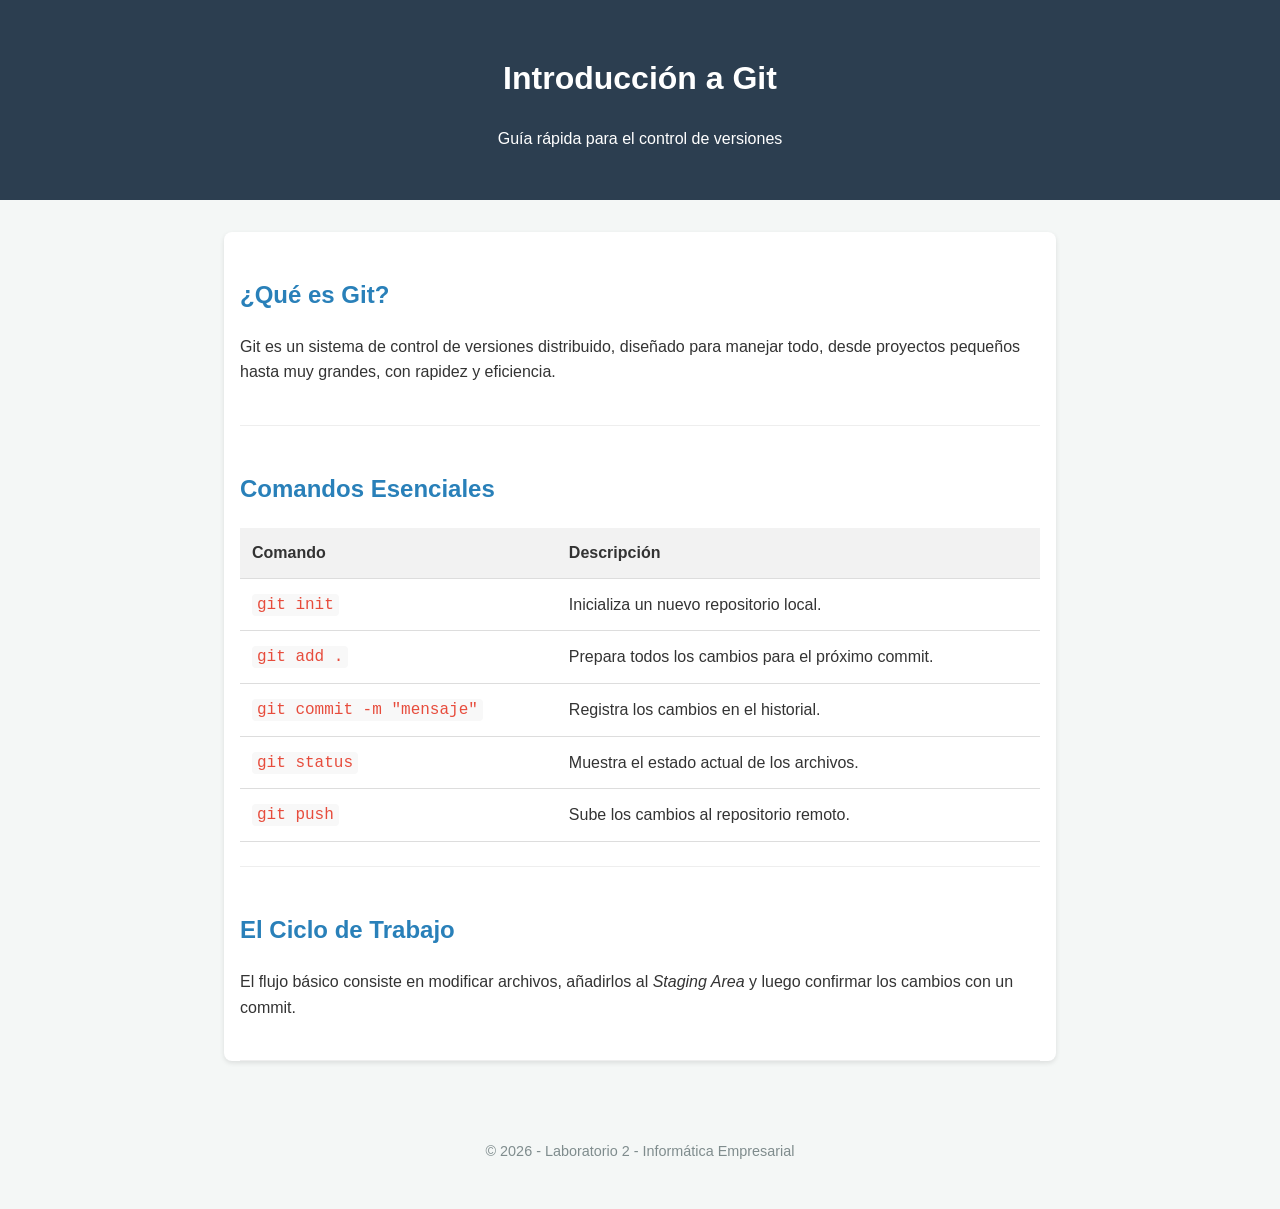
==== index.html @ 88c27b95 "Estructura inicial del proyecto" ====
<!DOCTYPE html>
<html lang="es">
<head>
    <meta charset="UTF-8">
    <meta name="viewport" content="width=device-width, initial-scale=1.0">
    <title>Tutorial Básico de Git - Laboratorio 2</title>
    <link rel="stylesheet" href="styles.css">
</head>
<body>

    <header>
        <h1>Introducción a Git</h1>
        <p>Guía rápida para el control de versiones</p>
    </header>

    <main>
        <section>
            <h2>¿Qué es Git?</h2>
            <p>Git es un sistema de control de versiones distribuido, diseñado para manejar todo, desde proyectos pequeños hasta muy grandes, con rapidez y eficiencia.</p>
        </section>

        <section>
            <h2>Comandos Esenciales</h2>
            <table>
                <thead>
                    <tr>
                        <th>Comando</th>
                        <th>Descripción</th>
                    </tr>
                </thead>
                <tbody>
                    <tr>
                        <td><code>git init</code></td>
                        <td>Inicializa un nuevo repositorio local.</td>
                    </tr>
                    <tr>
                        <td><code>git add .</code></td>
                        <td>Prepara todos los cambios para el próximo commit.</td>
                    </tr>
                    <tr>
                        <td><code>git commit -m "mensaje"</code></td>
                        <td>Registra los cambios en el historial.</td>
                    </tr>
                    <tr>
                        <td><code>git status</code></td>
                        <td>Muestra el estado actual de los archivos.</td>
                    </tr>
                    <tr>
                        <td><code>git push</code></td>
                        <td>Sube los cambios al repositorio remoto.</td>
                    </tr>
                </tbody>
            </table>
        </section>

        <section>
            <h2>El Ciclo de Trabajo</h2>
            <p>El flujo básico consiste en modificar archivos, añadirlos al <em>Staging Area</em> y luego confirmar los cambios con un commit.</p>
        </section>
    </main>

    <footer>
        <p>&copy; 2026 - Laboratorio 2 - Informática Empresarial</p>
    </footer>

</body>
</html>
---- styles.css ----
/* Configuración General */
body {
    font-family: 'Segoe UI', Tahoma, Geneva, Verdana, sans-serif;
    line-height: 1.6;
    color: #333;
    margin: 0;
    padding: 0;
    background-color: #f4f7f6;
}

/* Encabezado */
header {
    background-color: #2c3e50;
    color: #ffffff;
    padding: 2rem;
    text-align: center;
}

/* Contenedor Principal */
main {
    max-width: 800px;
    margin: 2rem auto;
    padding: 0 1rem;
    background-color: #fff;
    border-radius: 8px;
    box-shadow: 0 2px 5px rgba(0,0,0,0.1);
}

section {
    padding: 1.5rem 0;
    border-bottom: 1px solid #eee;
}

h2 {
    color: #2980b9;
}

/* Estilos de Tabla */
table {
    width: 100%;
    border-collapse: collapse;
    margin-top: 1rem;
}

th, td {
    text-align: left;
    padding: 12px;
    border-bottom: 1px solid #ddd;
}

th {
    background-color: #f2f2f2;
}

code {
    background-color: #f8f8f8;
    padding: 2px 5px;
    border-radius: 4px;
    color: #e74c3c;
    font-family: 'Courier New', Courier, monospace;
}

/* Pie de página */
footer {
    text-align: center;
    padding: 2rem;
    font-size: 0.9rem;
    color: #7f8c8d;
}
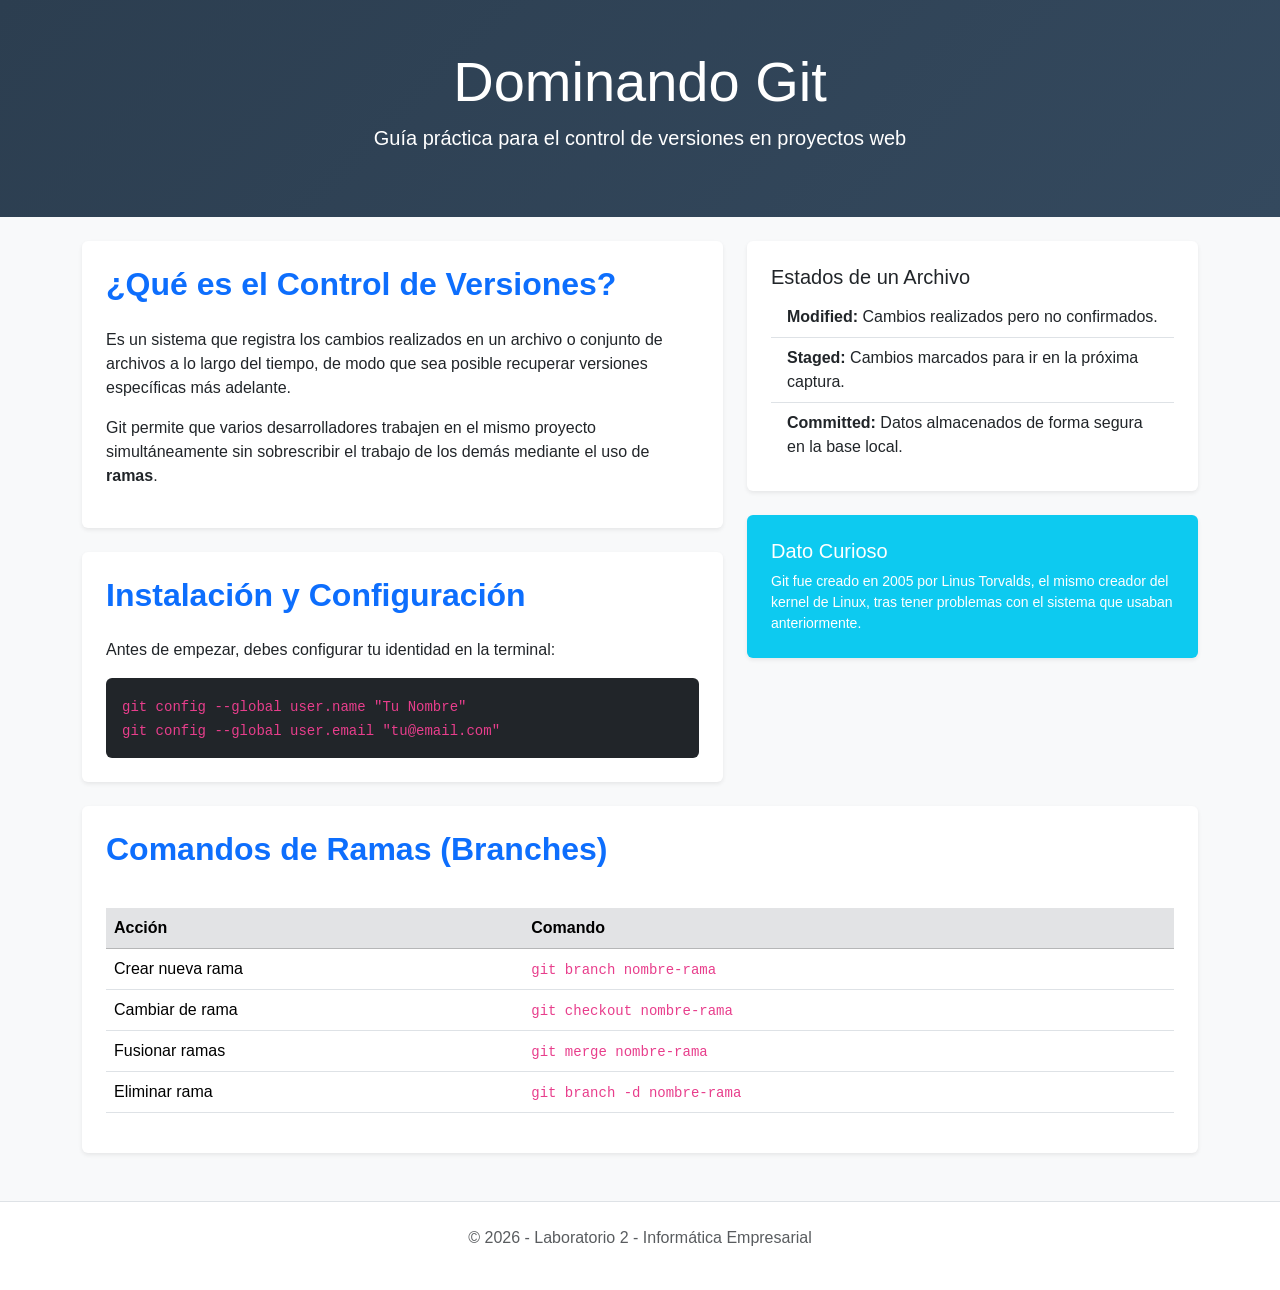
==== commit b2cf06c1: "Agrega contenido en index" ====
--- a/index.html
+++ b/index.html
@@ -3,63 +3,93 @@
 <head>
     <meta charset="UTF-8">
     <meta name="viewport" content="width=device-width, initial-scale=1.0">
-    <title>Tutorial Básico de Git - Laboratorio 2</title>
+    <title>Laboratorio 2</title>
+    <link href="https://cdn.jsdelivr.net/npm/bootstrap@5.3.0/dist/css/bootstrap.min.css" rel="stylesheet">
     <link rel="stylesheet" href="styles.css">
 </head>
-<body>
+<body class="bg-light">
 
-    <header>
-        <h1>Introducción a Git</h1>
-        <p>Guía rápida para el control de versiones</p>
+    <header class="bg-dark text-white text-center py-5 mb-4">
+        <div class="container">
+            <h1 class="display-4">Dominando Git</h1>
+            <p class="lead">Guía práctica para el control de versiones en proyectos web</p>
+        </div>
     </header>
 
-    <main>
-        <section>
-            <h2>¿Qué es Git?</h2>
-            <p>Git es un sistema de control de versiones distribuido, diseñado para manejar todo, desde proyectos pequeños hasta muy grandes, con rapidez y eficiencia.</p>
-        </section>
+    <main class="container">
+        <div class="row">
+            <div class="col-md-7">
+                <section class="card shadow-sm p-4 mb-4">
+                    <h2 class="text-primary">¿Qué es el Control de Versiones?</h2>
+                    <p>Es un sistema que registra los cambios realizados en un archivo o conjunto de archivos a lo largo del tiempo, de modo que sea posible recuperar versiones específicas más adelante.</p>
+                    <p>Git permite que varios desarrolladores trabajen en el mismo proyecto simultáneamente sin sobrescribir el trabajo de los demás mediante el uso de <strong>ramas</strong>.</p>
+                </section>
 
-        <section>
-            <h2>Comandos Esenciales</h2>
-            <table>
-                <thead>
-                    <tr>
-                        <th>Comando</th>
-                        <th>Descripción</th>
-                    </tr>
-                </thead>
-                <tbody>
-                    <tr>
-                        <td><code>git init</code></td>
-                        <td>Inicializa un nuevo repositorio local.</td>
-                    </tr>
-                    <tr>
-                        <td><code>git add .</code></td>
-                        <td>Prepara todos los cambios para el próximo commit.</td>
-                    </tr>
-                    <tr>
-                        <td><code>git commit -m "mensaje"</code></td>
-                        <td>Registra los cambios en el historial.</td>
-                    </tr>
-                    <tr>
-                        <td><code>git status</code></td>
-                        <td>Muestra el estado actual de los archivos.</td>
-                    </tr>
-                    <tr>
-                        <td><code>git push</code></td>
-                        <td>Sube los cambios al repositorio remoto.</td>
-                    </tr>
-                </tbody>
-            </table>
-        </section>
+                <section class="card shadow-sm p-4 mb-4">
+                    <h2 class="text-primary">Instalación y Configuración</h2>
+                    <p>Antes de empezar, debes configurar tu identidad en la terminal:</p>
+                    <div class="bg-dark text-light p-3 rounded">
+                        <code>git config --global user.name "Tu Nombre"</code><br>
+                        <code>git config --global user.email "tu@email.com"</code>
+                    </div>
+                </section>
+            </div>
 
-        <section>
-            <h2>El Ciclo de Trabajo</h2>
-            <p>El flujo básico consiste en modificar archivos, añadirlos al <em>Staging Area</em> y luego confirmar los cambios con un commit.</p>
-        </section>
+            <div class="col-md-5">
+                <section class="card shadow-sm p-4 mb-4 bg-white">
+                    <h3 class="h5">Estados de un Archivo</h3>
+                    <ul class="list-group list-group-flush">
+                        <li class="list-group-item"><strong>Modified:</strong> Cambios realizados pero no confirmados.</li>
+                        <li class="list-group-item"><strong>Staged:</strong> Cambios marcados para ir en la próxima captura.</li>
+                        <li class="list-group-item"><strong>Committed:</strong> Datos almacenados de forma segura en la base local.</li>
+                    </ul>
+                </section>
+
+                <section class="card shadow-sm p-4 mb-4 bg-info text-white">
+                    <h3 class="h5">Dato Curioso</h3>
+                    <p class="small mb-0">Git fue creado en 2005 por Linus Torvalds, el mismo creador del kernel de Linux, tras tener problemas con el sistema que usaban anteriormente.</p>
+                </section>
+            </div>
+        </div>
+
+        <div class="row">
+            <div class="col-12">
+                <section class="card shadow-sm p-4 mb-5">
+                    <h2 class="text-primary">Comandos de Ramas (Branches)</h2>
+                    <div class="table-responsive">
+                        <table class="table table-hover mt-3">
+                            <thead class="table-secondary">
+                                <tr>
+                                    <th>Acción</th>
+                                    <th>Comando</th>
+                                </tr>
+                            </thead>
+                            <tbody>
+                                <tr>
+                                    <td>Crear nueva rama</td>
+                                    <td><code>git branch nombre-rama</code></td>
+                                </tr>
+                                <tr>
+                                    <td>Cambiar de rama</td>
+                                    <td><code>git checkout nombre-rama</code></td>
+                                </tr>
+                                <tr>
+                                    <td>Fusionar ramas</td>
+                                    <td><code>git merge nombre-rama</code></td>
+                                </tr>
+                                <tr>
+                                    <td>Eliminar rama</td>
+                                    <td><code>git branch -d nombre-rama</code></td>
+                                </tr>
+                            </tbody>
+                        </table>
+                    </div>
+                </section>
+            </div>
+        </div>
     </main>
 
-    <footer>
+    <footer class="text-center py-4 text-muted border-top bg-white">
         <p>&copy; 2026 - Laboratorio 2 - Informática Empresarial</p>
     </footer>
 
